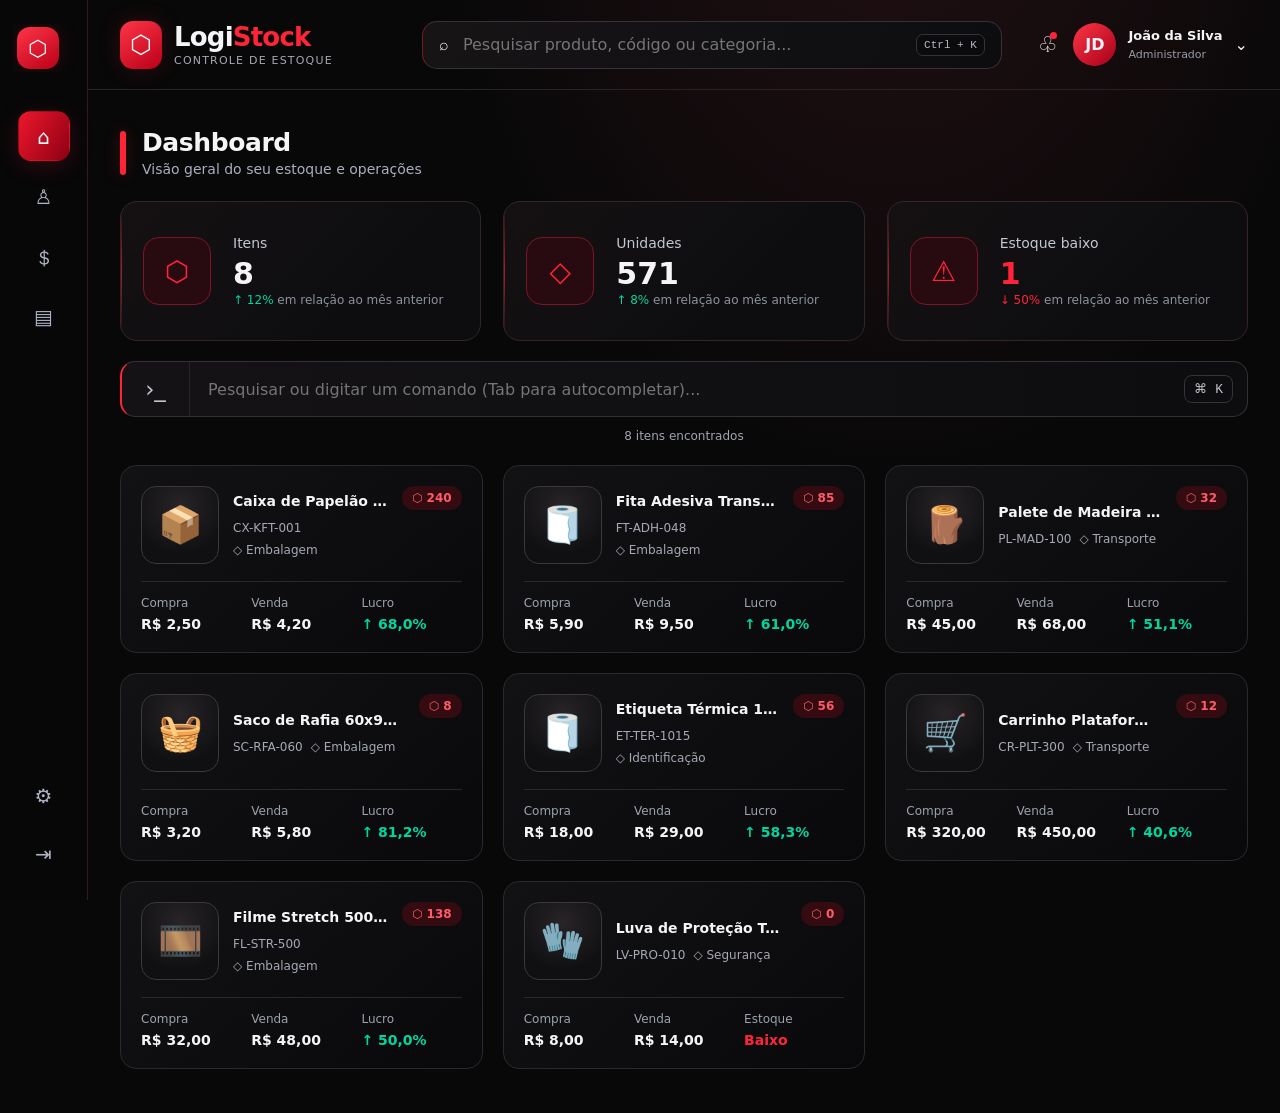
==== index.html @ 8a8622f9 "INICIO" ====
<!DOCTYPE html>
<html lang="pt-BR">
<head>
  <meta charset="UTF-8">
  <meta name="viewport" content="width=device-width, initial-scale=1.0">
  <meta name="theme-color" content="#080808">
  <title>LogiStock — Controle de Estoque</title>
  <style>
    :root {
      --bg: #080808;
      --panel: #111112;
      --panel-2: #151517;
      --border: #29292e;
      --text: #f5f5f7;
      --muted: #9a9ca6;
      --red: #ff2438;
      --red-dark: #b80017;
      --green: #00d6a0;
      --sidebar: 88px;
      font-family: Inter, ui-sans-serif, system-ui, -apple-system, BlinkMacSystemFont, "Segoe UI", sans-serif;
    }
    * { box-sizing: border-box; }
    body { margin: 0; min-height: 100vh; background: radial-gradient(ellipse at 70% -20%, #241014 0, transparent 38%), var(--bg); color: var(--text); }
    button, input { font: inherit; }
    button { cursor: pointer; }
    .app { min-height: 100vh; }
    .sidebar { position: fixed; inset: 0 auto 0 0; width: var(--sidebar); background: rgba(8,8,9,.94); border-right: 1px solid #3b171c; display: flex; flex-direction: column; align-items: center; gap: 15px; padding: 22px 12px; z-index: 5; transition: width .2s ease; }
    .sidebar.expanded { width: 230px; align-items: stretch; }
    .brand-mini { display: flex; align-items: center; gap: 12px; margin: 2px 0 24px; padding: 0 4px; min-height: 48px; overflow: hidden; }
    .brand-mark { width: 42px; height: 42px; flex: 0 0 42px; border-radius: 13px; background: linear-gradient(145deg, #ff3548, #b90018); display: grid; place-items: center; box-shadow: 0 0 22px #ff24382b; color: white; font-size: 22px; font-weight: 900; }
    .brand-text { white-space: nowrap; opacity: 0; width: 0; transition: opacity .2s; }
    .expanded .brand-text { opacity: 1; width: auto; }
    .brand-text strong { display: block; font-size: 18px; }
    .brand-text small { color: var(--muted); font-size: 10px; letter-spacing: 1px; }
    .nav { display: grid; gap: 10px; }
    .nav button, .sidebar-bottom button { border: 1px solid transparent; border-radius: 13px; background: transparent; color: #aeb3c2; min-height: 50px; display: flex; align-items: center; justify-content: center; gap: 14px; padding: 0 14px; text-align: left; transition: .18s; }
    .nav button:hover, .sidebar-bottom button:hover { background: #1a1113; color: white; border-color: #4a1a22; }
    .nav button.active { color: white; background: linear-gradient(120deg, #ed172d, #8e0013); box-shadow: 0 5px 22px #ff24382b; }
    .nav .nav-label, .sidebar-bottom .nav-label { display: none; white-space: nowrap; }
    .expanded .nav button, .expanded .sidebar-bottom button { justify-content: flex-start; }
    .expanded .nav-label { display: inline; }
    .sidebar-bottom { margin-top: auto; display: grid; gap: 8px; }
    .icon { width: 22px; height: 22px; flex: 0 0 22px; display: inline-grid; place-items: center; font-size: 20px; }
    .topbar { height: 90px; margin-left: var(--sidebar); border-bottom: 1px solid #292126; display: flex; align-items: center; gap: 28px; padding: 0 32px; transition: margin-left .2s; }
    .sidebar.expanded ~ .main-area .topbar { margin-left: 0; }
    .top-brand { display: flex; align-items: center; gap: 12px; min-width: 270px; }
    .top-brand .brand-mark { width: 48px; height: 48px; font-size: 25px; }
    .top-brand strong { font-size: 26px; letter-spacing: -.8px; }
    .top-brand strong span { color: var(--red); }
    .top-brand small { display: block; color: #a7a9b2; letter-spacing: 1.2px; font-size: 11px; margin-top: 2px; }
    .search { flex: 1; max-width: 580px; margin: 0 auto; display: flex; align-items: center; gap: 12px; border: 1px solid #373139; border-left-color: #7b1825; background: linear-gradient(110deg,#171416,#0d0d0f); border-radius: 15px; padding: 0 16px; height: 48px; }
    .search input { width: 100%; border: 0; outline: 0; color: var(--text); background: transparent; min-width: 0; }
    .search kbd { color: #b8b9c1; background: #0b0b0d; border: 1px solid #33333a; border-radius: 7px; padding: 4px 7px; white-space: nowrap; font-size: 11px; }
    .profile { display: flex; align-items: center; gap: 12px; margin-left: auto; white-space: nowrap; }
    .bell { font-size: 22px; position: relative; margin-right: 4px; }
    .bell::after { content: ""; width: 7px; height: 7px; border-radius: 50%; background: var(--red); position: absolute; right: 0; top: 0; }
    .avatar { width: 43px; height: 43px; border-radius: 50%; background: linear-gradient(135deg,#ff3548,#a50017); display: grid; place-items: center; font-weight: 700; }
    .profile strong { display: block; font-size: 13px; }
    .profile small { color: var(--muted); font-size: 11px; }
    .main { margin-left: var(--sidebar); padding: 38px 32px 44px; transition: margin-left .2s; }
    .page-heading { display: flex; align-items: center; gap: 16px; margin-bottom: 24px; }
    .page-heading::before { content: ""; width: 6px; height: 44px; border-radius: 8px; background: var(--red); box-shadow: 0 0 15px #ff243844; }
    h1 { margin: 0; font-size: 25px; letter-spacing: -.4px; }
    .subtitle { margin: 4px 0 0; color: #a9afbd; font-size: 14px; }
    .stats { display: grid; grid-template-columns: repeat(3,minmax(0,1fr)); gap: 22px; margin-bottom: 20px; }
    .stat { min-height: 140px; border: 1px solid #34252a; border-radius: 17px; padding: 24px 22px; background: linear-gradient(135deg, #151113, #0d0d0f 70%); display: flex; align-items: center; gap: 22px; position: relative; overflow: hidden; }
    .stat::after { content: ""; position: absolute; inset: 0 auto 0 0; width: 1px; background: linear-gradient(transparent,#ff2438,transparent); opacity: .65; }
    .stat-icon { width: 68px; height: 68px; border: 1px solid #7d1524; border-radius: 16px; display: grid; place-items: center; color: var(--red); background: #270b10; font-size: 28px; }
    .stat-label { color: #c4c7d0; font-size: 14px; }
    .stat-value { font-size: 30px; font-weight: 750; margin: 5px 0 2px; }
    .stat-foot { font-size: 12px; color: #8d929e; }
    .positive { color: var(--green); }
    .negative { color: var(--red); }
    .command { display: flex; align-items: center; height: 56px; border: 1px solid #363037; border-left: 2px solid var(--red); border-radius: 15px; background: linear-gradient(90deg,#141214,#0d0d0f); overflow: hidden; margin: 0 0 12px; }
    .command .prompt { height: 100%; min-width: 68px; display: grid; place-items: center; border-right: 1px solid #28252a; color: #c3c6d0; font-size: 23px; }
    .command input { background: transparent; border: 0; outline: 0; color: white; padding: 0 18px; width: 100%; min-width: 0; }
    .command kbd { margin-right: 14px; padding: 5px 9px; border: 1px solid #33333a; border-radius: 8px; color: #c2c4cc; white-space: nowrap; }
    .result-count { color: #a1a5b1; font-size: 12px; text-align: center; margin: 0 0 22px; }
    .products { display: grid; grid-template-columns: repeat(3,minmax(0,1fr)); gap: 20px; }
    .product { background: linear-gradient(140deg,#121214,#09090b); border: 1px solid #29292f; border-radius: 16px; padding: 20px; min-width: 0; transition: transform .18s,border-color .18s; }
    .product:hover { transform: translateY(-2px); border-color: #6b1a27; }
    .product-top { display: flex; align-items: center; gap: 14px; min-width: 0; }
    .product-image { width: 78px; height: 78px; flex: 0 0 78px; display: grid; place-items: center; border-radius: 15px; border: 1px solid #3a373d; background: radial-gradient(circle at 50% 25%,#282427,#101012 70%); font-size: 36px; }
    .product-info { min-width: 0; flex: 1; }
    .product-name { font-size: 14px; font-weight: 650; overflow: hidden; text-overflow: ellipsis; white-space: nowrap; }
    .product-meta { margin-top: 12px; color: #a5a9b5; font-size: 12px; display: flex; flex-wrap: wrap; gap: 8px; }
    .stock { align-self: flex-start; border-radius: 999px; padding: 5px 10px; color: #ff5b68; background: #350b12; font-size: 12px; white-space: nowrap; font-weight: 700; }
    .product-divider { height: 1px; background: #28282e; margin: 17px 0 14px; }
    .prices { display: grid; grid-template-columns: repeat(3,minmax(0,1fr)); gap: 10px; }
    .prices small { display: block; color: #9da2af; font-size: 12px; margin-bottom: 6px; }
    .prices strong { display: block; font-size: 14px; font-weight: 600; white-space: nowrap; }
    .profit { color: var(--green); }
    .toast { position: fixed; right: 24px; bottom: 24px; padding: 14px 18px; border: 1px solid #6b1a27; border-radius: 12px; background: #171114; color: white; box-shadow: 0 10px 40px #0009; z-index: 10; display: none; }
    .toast.show { display: block; animation: fadeIn .2s ease; }
    @keyframes fadeIn { from { opacity: 0; transform: translateY(8px); } to { opacity: 1; transform: translateY(0); } }
    @media (max-width: 1100px) {
      .top-brand { min-width: auto; }
      .top-brand small, .profile .person-name { display: none; }
      .stats { gap: 12px; }
      .stat { padding: 18px; gap: 14px; }
      .stat-icon { width: 54px; height: 54px; }
      .products { grid-template-columns: repeat(2,minmax(0,1fr)); }
    }
    @media (max-width: 720px) {
      :root { --sidebar: 64px; }
      .sidebar { padding: 14px 7px; gap: 10px; }
      .brand-mini { margin-bottom: 12px; }
      .brand-mark { width: 40px; height: 40px; flex-basis: 40px; }
      .topbar { height: auto; min-height: 76px; padding: 14px 16px; gap: 12px; flex-wrap: wrap; }
      .top-brand .brand-mark { width: 40px; height: 40px; }
      .top-brand strong { font-size: 20px; }
      .search { order: 3; flex-basis: 100%; max-width: none; height: 42px; }
      .profile { gap: 8px; }
      .profile .avatar { width: 36px; height: 36px; }
      .profile .person-name, .profile .chevron, .bell { display: none; }
      .main { padding: 26px 14px 32px; }
      .page-heading { margin-bottom: 18px; }
      h1 { font-size: 22px; }
      .subtitle { font-size: 12px; }
      .stats { grid-template-columns: 1fr; gap: 10px; }
      .stat { min-height: 94px; padding: 14px 16px; }
      .stat-icon { width: 48px; height: 48px; border-radius: 13px; font-size: 23px; }
      .stat-value { font-size: 24px; }
      .stat-foot { font-size: 11px; }
      .products { grid-template-columns: 1fr; gap: 12px; }
      .product { padding: 15px; }
      .product-image { width: 65px; height: 65px; flex-basis: 65px; }
      .command .prompt { min-width: 48px; }
      .command input { padding: 0 10px; font-size: 12px; }
      .command kbd { display: none; }
    }
  </style>
</head>
<body>
  <div class="app">
    <aside class="sidebar" id="sidebar" aria-label="Menu principal">
      <div class="brand-mini">
        <div class="brand-mark" aria-hidden="true">⬡</div>
        <div class="brand-text"><strong>LogiStock</strong><small>CONTROLE DE ESTOQUE</small></div>
      </div>
      <nav class="nav">
        <button class="active" data-page="Dashboard" title="Dashboard"><span class="icon">⌂</span><span class="nav-label">Dashboard</span></button>
        <button data-page="Controle de contas" title="Controle de contas"><span class="icon">♙</span><span class="nav-label">Controle de contas</span></button>
        <button data-page="Financeiro" title="Financeiro"><span class="icon">＄</span><span class="nav-label">Financeiro</span></button>
        <button data-page="Logs do sistema" title="Logs"><span class="icon">▤</span><span class="nav-label">Logs do sistema</span></button>
      </nav>
      <div class="sidebar-bottom">
        <button data-page="Configurações" title="Configurações"><span class="icon">⚙</span><span class="nav-label">Configurações</span></button>
        <button data-page="Sair" title="Sair"><span class="icon">⇥</span><span class="nav-label">Sair</span></button>
      </div>
    </aside>

    <section class="main-area">
      <header class="topbar">
        <div class="top-brand">
          <div class="brand-mark" aria-hidden="true">⬡</div>
          <div><strong>Logi<span>Stock</span></strong><small>CONTROLE DE ESTOQUE</small></div>
        </div>
        <label class="search" aria-label="Pesquisar produtos">
          <span>⌕</span>
          <input id="globalSearch" type="search" placeholder="Pesquisar produto, código ou categoria..." autocomplete="off">
          <kbd>Ctrl + K</kbd>
        </label>
        <div class="profile">
          <span class="bell" aria-label="Notificações">♧</span>
          <div class="avatar">JD</div>
          <div class="person-name"><strong>João da Silva</strong><small>Administrador</small></div>
          <span class="chevron">⌄</span>
        </div>
      </header>

      <main class="main">
        <div class="page-heading">
          <div><h1 id="pageTitle">Dashboard</h1><p class="subtitle" id="pageSubtitle">Visão geral do seu estoque e operações</p></div>
        </div>

        <section class="stats" aria-label="Resumo do estoque">
          <article class="stat">
            <div class="stat-icon">⬡</div>
            <div><div class="stat-label">Itens</div><div class="stat-value" id="itemCount">8</div><div class="stat-foot"><span class="positive">↑ 12%</span> em relação ao mês anterior</div></div>
          </article>
          <article class="stat">
            <div class="stat-icon">◇</div>
            <div><div class="stat-label">Unidades</div><div class="stat-value" id="unitCount">571</div><div class="stat-foot"><span class="positive">↑ 8%</span> em relação ao mês anterior</div></div>
          </article>
          <article class="stat">
            <div class="stat-icon">⚠</div>
            <div><div class="stat-label">Estoque baixo</div><div class="stat-value negative">1</div><div class="stat-foot"><span class="negative">↓ 50%</span> em relação ao mês anterior</div></div>
          </article>
        </section>

        <label class="command">
          <span class="prompt">›_</span>
          <input id="productSearch" type="search" placeholder="Pesquisar ou digitar um comando (Tab para autocompletar)..." autocomplete="off">
          <kbd>⌘ K</kbd>
        </label>
        <p class="result-count" id="resultCount">8 itens encontrados</p>

        <section class="products" id="products" aria-label="Produtos em estoque">
          <article class="product" data-search="caixa de papelão kraft cx-kft-001 embalagem">
            <div class="product-top"><div class="product-image">📦</div><div class="product-info"><div class="product-name">Caixa de Papelão Kraft 40x30x20</div><div class="product-meta"><span>CX-KFT-001</span><span>◇ Embalagem</span></div></div><span class="stock">⬡ 240</span></div>
            <div class="product-divider"></div><div class="prices"><div><small>Compra</small><strong>R$ 2,50</strong></div><div><small>Venda</small><strong>R$ 4,20</strong></div><div><small>Lucro</small><strong class="profit">↑ 68,0%</strong></div></div>
          </article>
          <article class="product" data-search="fita adesiva transparente ft-adh-048 embalagem">
            <div class="product-top"><div class="product-image">🧻</div><div class="product-info"><div class="product-name">Fita Adesiva Transparente 48mm</div><div class="product-meta"><span>FT-ADH-048</span><span>◇ Embalagem</span></div></div><span class="stock">⬡ 85</span></div>
            <div class="product-divider"></div><div class="prices"><div><small>Compra</small><strong>R$ 5,90</strong></div><div><small>Venda</small><strong>R$ 9,50</strong></div><div><small>Lucro</small><strong class="profit">↑ 61,0%</strong></div></div>
          </article>
          <article class="product" data-search="palete de madeira pbr pl-mad-100 transporte">
            <div class="product-top"><div class="product-image">🪵</div><div class="product-info"><div class="product-name">Palete de Madeira PBR 100x120</div><div class="product-meta"><span>PL-MAD-100</span><span>◇ Transporte</span></div></div><span class="stock">⬡ 32</span></div>
            <div class="product-divider"></div><div class="prices"><div><small>Compra</small><strong>R$ 45,00</strong></div><div><small>Venda</small><strong>R$ 68,00</strong></div><div><small>Lucro</small><strong class="profit">↑ 51,1%</strong></div></div>
          </article>
          <article class="product" data-search="saco de rafia sc-rfa-060 embalagem">
            <div class="product-top"><div class="product-image">🧺</div><div class="product-info"><div class="product-name">Saco de Rafia 60x90cm</div><div class="product-meta"><span>SC-RFA-060</span><span>◇ Embalagem</span></div></div><span class="stock">⬡ 8</span></div>
            <div class="product-divider"></div><div class="prices"><div><small>Compra</small><strong>R$ 3,20</strong></div><div><small>Venda</small><strong>R$ 5,80</strong></div><div><small>Lucro</small><strong class="profit">↑ 81,2%</strong></div></div>
          </article>
          <article class="product" data-search="etiqueta termica et-ter-1015 identificação">
            <div class="product-top"><div class="product-image">🧻</div><div class="product-info"><div class="product-name">Etiqueta Térmica 10x15cm (Rolo)</div><div class="product-meta"><span>ET-TER-1015</span><span>◇ Identificação</span></div></div><span class="stock">⬡ 56</span></div>
            <div class="product-divider"></div><div class="prices"><div><small>Compra</small><strong>R$ 18,00</strong></div><div><small>Venda</small><strong>R$ 29,00</strong></div><div><small>Lucro</small><strong class="profit">↑ 58,3%</strong></div></div>
          </article>
          <article class="product" data-search="carrinho plataforma cr-plt-300 transporte">
            <div class="product-top"><div class="product-image">🛒</div><div class="product-info"><div class="product-name">Carrinho Plataforma 300kg</div><div class="product-meta"><span>CR-PLT-300</span><span>◇ Transporte</span></div></div><span class="stock">⬡ 12</span></div>
            <div class="product-divider"></div><div class="prices"><div><small>Compra</small><strong>R$ 320,00</strong></div><div><small>Venda</small><strong>R$ 450,00</strong></div><div><small>Lucro</small><strong class="profit">↑ 40,6%</strong></div></div>
          </article>
          <article class="product" data-search="filme stretch fl-str-500 embalagem">
            <div class="product-top"><div class="product-image">🎞️</div><div class="product-info"><div class="product-name">Filme Stretch 500mm</div><div class="product-meta"><span>FL-STR-500</span><span>◇ Embalagem</span></div></div><span class="stock">⬡ 138</span></div>
            <div class="product-divider"></div><div class="prices"><div><small>Compra</small><strong>R$ 32,00</strong></div><div><small>Venda</small><strong>R$ 48,00</strong></div><div><small>Lucro</small><strong class="profit">↑ 50,0%</strong></div></div>
          </article>
          <article class="product" data-search="luva de proteção lv-pro-010 segurança">
            <div class="product-top"><div class="product-image">🧤</div><div class="product-info"><div class="product-name">Luva de Proteção Tamanho G</div><div class="product-meta"><span>LV-PRO-010</span><span>◇ Segurança</span></div></div><span class="stock">⬡ 0</span></div>
            <div class="product-divider"></div><div class="prices"><div><small>Compra</small><strong>R$ 8,00</strong></div><div><small>Venda</small><strong>R$ 14,00</strong></div><div><small>Estoque</small><strong class="negative">Baixo</strong></div></div>
          </article>
        </section>
      </main>
    </section>
  </div>
  <div class="toast" id="toast" role="status"></div>

  <script>
    const sidebar = document.getElementById('sidebar');
    const toast = document.getElementById('toast');
    let toastTimer;
    function notify(message) {
      toast.textContent = message;
      toast.classList.add('show');
      clearTimeout(toastTimer);
      toastTimer = setTimeout(() => toast.classList.remove('show'), 2600);
    }

    // Clique no logotipo/área vazia do menu: expande ou retrai a navegação.
    document.querySelector('.brand-mini').addEventListener('click', () => sidebar.classList.toggle('expanded'));
    document.querySelectorAll('.nav button, .sidebar-bottom button').forEach(button => {
      button.addEventListener('click', () => {
        const page = button.dataset.page;
        document.querySelectorAll('.nav button').forEach(item => item.classList.remove('active'));
        if (button.closest('.nav')) button.classList.add('active');
        if (page === 'Sair') {
          notify('Sessão demonstrativa: nenhuma conta foi desconectada.');
          return;
        }
        document.getElementById('pageTitle').textContent = page;
        const subtitles = {
          'Dashboard': 'Visão geral do seu estoque e operações',
          'Controle de contas': 'Gerencie usuários, permissões e acessos',
          'Financeiro': 'Acompanhe compras, vendas e margens',
          'Logs do sistema': 'Histórico de atividades e eventos',
          'Configurações': 'Personalize as preferências do LogiStock'
        };
        document.getElementById('pageSubtitle').textContent = subtitles[page] || '';
        if (page !== 'Dashboard') notify('Visualização demonstrativa: módulo "' + page + '".');
      });
    });

    const globalSearch = document.getElementById('globalSearch');
    const productSearch = document.getElementById('productSearch');
    function filterProducts(value) {
      const query = value.trim().toLocaleLowerCase('pt-BR');
      let visible = 0;
      document.querySelectorAll('.product').forEach(card => {
        const match = card.dataset.search.toLocaleLowerCase('pt-BR').includes(query);
        card.style.display = match ? '' : 'none';
        if (match) visible++;
      });
      document.getElementById('resultCount').textContent = visible + (visible === 1 ? ' item encontrado' : ' itens encontrados');
      if (globalSearch.value !== value) globalSearch.value = value;
      if (productSearch.value !== value) productSearch.value = value;
    }
    globalSearch.addEventListener('input', event => filterProducts(event.target.value));
    productSearch.addEventListener('input', event => filterProducts(event.target.value));
    document.addEventListener('keydown', event => {
      if ((event.ctrlKey || event.metaKey) && event.key.toLowerCase() === 'k') {
        event.preventDefault();
        globalSearch.focus();
      }
      if (event.key === 'Escape') {
        globalSearch.value = '';
        productSearch.value = '';
        filterProducts('');
      }
    });
  </script>
</body>
</html>
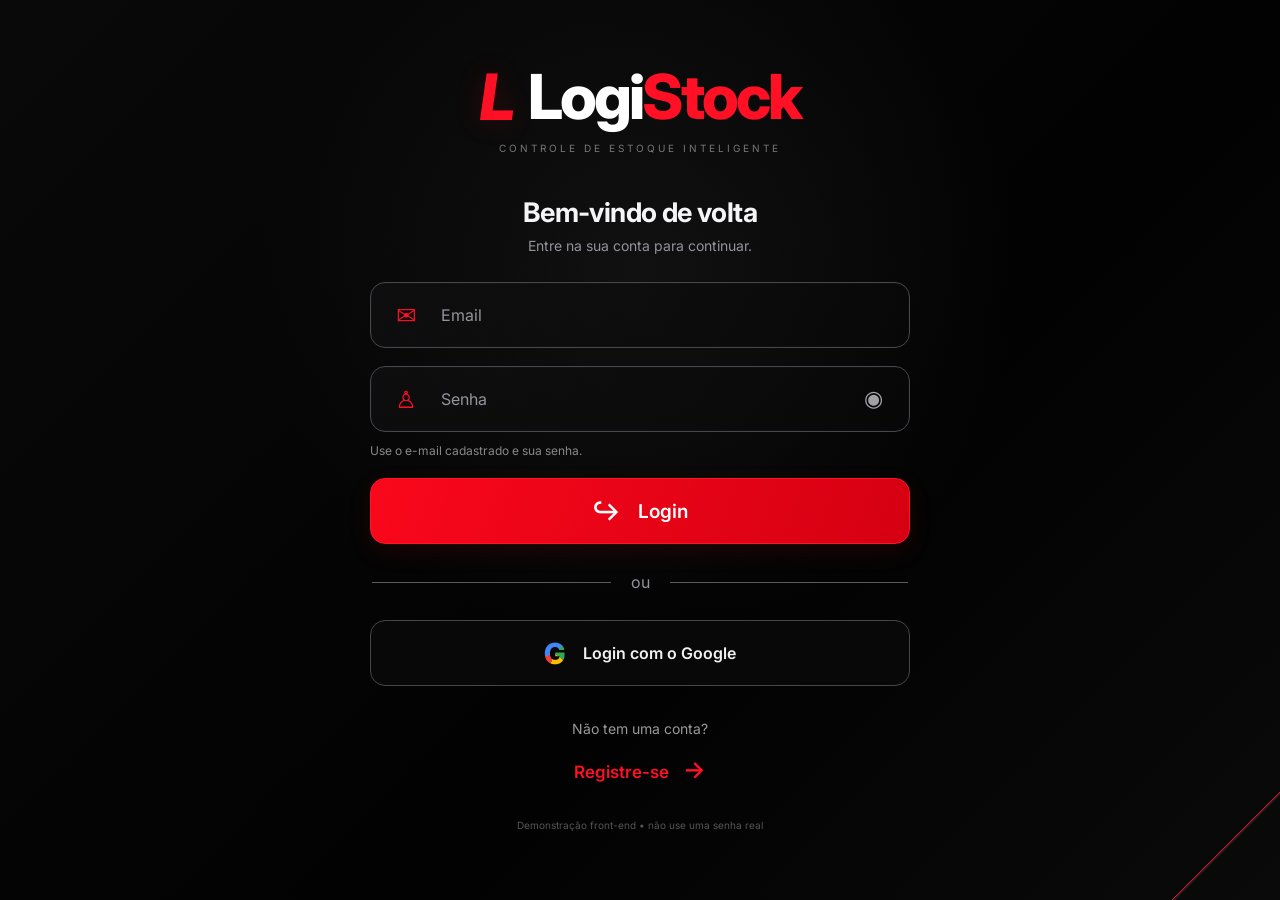
==== commit 25982ddd: "SS" ====
--- a/index.html
+++ b/index.html
@@ -5,131 +5,9 @@
   <meta name="viewport" content="width=device-width, initial-scale=1.0">
   <meta name="theme-color" content="#080808">
   <title>LogiStock — Controle de Estoque</title>
-  <style>
-    :root {
-      --bg: #080808;
-      --panel: #111112;
-      --panel-2: #151517;
-      --border: #29292e;
-      --text: #f5f5f7;
-      --muted: #9a9ca6;
-      --red: #ff2438;
-      --red-dark: #b80017;
-      --green: #00d6a0;
-      --sidebar: 88px;
-      font-family: Inter, ui-sans-serif, system-ui, -apple-system, BlinkMacSystemFont, "Segoe UI", sans-serif;
-    }
-    * { box-sizing: border-box; }
-    body { margin: 0; min-height: 100vh; background: radial-gradient(ellipse at 70% -20%, #241014 0, transparent 38%), var(--bg); color: var(--text); }
-    button, input { font: inherit; }
-    button { cursor: pointer; }
-    .app { min-height: 100vh; }
-    .sidebar { position: fixed; inset: 0 auto 0 0; width: var(--sidebar); background: rgba(8,8,9,.94); border-right: 1px solid #3b171c; display: flex; flex-direction: column; align-items: center; gap: 15px; padding: 22px 12px; z-index: 5; transition: width .2s ease; }
-    .sidebar.expanded { width: 230px; align-items: stretch; }
-    .brand-mini { display: flex; align-items: center; gap: 12px; margin: 2px 0 24px; padding: 0 4px; min-height: 48px; overflow: hidden; }
-    .brand-mark { width: 42px; height: 42px; flex: 0 0 42px; border-radius: 13px; background: linear-gradient(145deg, #ff3548, #b90018); display: grid; place-items: center; box-shadow: 0 0 22px #ff24382b; color: white; font-size: 22px; font-weight: 900; }
-    .brand-text { white-space: nowrap; opacity: 0; width: 0; transition: opacity .2s; }
-    .expanded .brand-text { opacity: 1; width: auto; }
-    .brand-text strong { display: block; font-size: 18px; }
-    .brand-text small { color: var(--muted); font-size: 10px; letter-spacing: 1px; }
-    .nav { display: grid; gap: 10px; }
-    .nav button, .sidebar-bottom button { border: 1px solid transparent; border-radius: 13px; background: transparent; color: #aeb3c2; min-height: 50px; display: flex; align-items: center; justify-content: center; gap: 14px; padding: 0 14px; text-align: left; transition: .18s; }
-    .nav button:hover, .sidebar-bottom button:hover { background: #1a1113; color: white; border-color: #4a1a22; }
-    .nav button.active { color: white; background: linear-gradient(120deg, #ed172d, #8e0013); box-shadow: 0 5px 22px #ff24382b; }
-    .nav .nav-label, .sidebar-bottom .nav-label { display: none; white-space: nowrap; }
-    .expanded .nav button, .expanded .sidebar-bottom button { justify-content: flex-start; }
-    .expanded .nav-label { display: inline; }
-    .sidebar-bottom { margin-top: auto; display: grid; gap: 8px; }
-    .icon { width: 22px; height: 22px; flex: 0 0 22px; display: inline-grid; place-items: center; font-size: 20px; }
-    .topbar { height: 90px; margin-left: var(--sidebar); border-bottom: 1px solid #292126; display: flex; align-items: center; gap: 28px; padding: 0 32px; transition: margin-left .2s; }
-    .sidebar.expanded ~ .main-area .topbar { margin-left: 0; }
-    .top-brand { display: flex; align-items: center; gap: 12px; min-width: 270px; }
-    .top-brand .brand-mark { width: 48px; height: 48px; font-size: 25px; }
-    .top-brand strong { font-size: 26px; letter-spacing: -.8px; }
-    .top-brand strong span { color: var(--red); }
-    .top-brand small { display: block; color: #a7a9b2; letter-spacing: 1.2px; font-size: 11px; margin-top: 2px; }
-    .search { flex: 1; max-width: 580px; margin: 0 auto; display: flex; align-items: center; gap: 12px; border: 1px solid #373139; border-left-color: #7b1825; background: linear-gradient(110deg,#171416,#0d0d0f); border-radius: 15px; padding: 0 16px; height: 48px; }
-    .search input { width: 100%; border: 0; outline: 0; color: var(--text); background: transparent; min-width: 0; }
-    .search kbd { color: #b8b9c1; background: #0b0b0d; border: 1px solid #33333a; border-radius: 7px; padding: 4px 7px; white-space: nowrap; font-size: 11px; }
-    .profile { display: flex; align-items: center; gap: 12px; margin-left: auto; white-space: nowrap; }
-    .bell { font-size: 22px; position: relative; margin-right: 4px; }
-    .bell::after { content: ""; width: 7px; height: 7px; border-radius: 50%; background: var(--red); position: absolute; right: 0; top: 0; }
-    .avatar { width: 43px; height: 43px; border-radius: 50%; background: linear-gradient(135deg,#ff3548,#a50017); display: grid; place-items: center; font-weight: 700; }
-    .profile strong { display: block; font-size: 13px; }
-    .profile small { color: var(--muted); font-size: 11px; }
-    .main { margin-left: var(--sidebar); padding: 38px 32px 44px; transition: margin-left .2s; }
-    .page-heading { display: flex; align-items: center; gap: 16px; margin-bottom: 24px; }
-    .page-heading::before { content: ""; width: 6px; height: 44px; border-radius: 8px; background: var(--red); box-shadow: 0 0 15px #ff243844; }
-    h1 { margin: 0; font-size: 25px; letter-spacing: -.4px; }
-    .subtitle { margin: 4px 0 0; color: #a9afbd; font-size: 14px; }
-    .stats { display: grid; grid-template-columns: repeat(3,minmax(0,1fr)); gap: 22px; margin-bottom: 20px; }
-    .stat { min-height: 140px; border: 1px solid #34252a; border-radius: 17px; padding: 24px 22px; background: linear-gradient(135deg, #151113, #0d0d0f 70%); display: flex; align-items: center; gap: 22px; position: relative; overflow: hidden; }
-    .stat::after { content: ""; position: absolute; inset: 0 auto 0 0; width: 1px; background: linear-gradient(transparent,#ff2438,transparent); opacity: .65; }
-    .stat-icon { width: 68px; height: 68px; border: 1px solid #7d1524; border-radius: 16px; display: grid; place-items: center; color: var(--red); background: #270b10; font-size: 28px; }
-    .stat-label { color: #c4c7d0; font-size: 14px; }
-    .stat-value { font-size: 30px; font-weight: 750; margin: 5px 0 2px; }
-    .stat-foot { font-size: 12px; color: #8d929e; }
-    .positive { color: var(--green); }
-    .negative { color: var(--red); }
-    .command { display: flex; align-items: center; height: 56px; border: 1px solid #363037; border-left: 2px solid var(--red); border-radius: 15px; background: linear-gradient(90deg,#141214,#0d0d0f); overflow: hidden; margin: 0 0 12px; }
-    .command .prompt { height: 100%; min-width: 68px; display: grid; place-items: center; border-right: 1px solid #28252a; color: #c3c6d0; font-size: 23px; }
-    .command input { background: transparent; border: 0; outline: 0; color: white; padding: 0 18px; width: 100%; min-width: 0; }
-    .command kbd { margin-right: 14px; padding: 5px 9px; border: 1px solid #33333a; border-radius: 8px; color: #c2c4cc; white-space: nowrap; }
-    .result-count { color: #a1a5b1; font-size: 12px; text-align: center; margin: 0 0 22px; }
-    .products { display: grid; grid-template-columns: repeat(3,minmax(0,1fr)); gap: 20px; }
-    .product { background: linear-gradient(140deg,#121214,#09090b); border: 1px solid #29292f; border-radius: 16px; padding: 20px; min-width: 0; transition: transform .18s,border-color .18s; }
-    .product:hover { transform: translateY(-2px); border-color: #6b1a27; }
-    .product-top { display: flex; align-items: center; gap: 14px; min-width: 0; }
-    .product-image { width: 78px; height: 78px; flex: 0 0 78px; display: grid; place-items: center; border-radius: 15px; border: 1px solid #3a373d; background: radial-gradient(circle at 50% 25%,#282427,#101012 70%); font-size: 36px; }
-    .product-info { min-width: 0; flex: 1; }
-    .product-name { font-size: 14px; font-weight: 650; overflow: hidden; text-overflow: ellipsis; white-space: nowrap; }
-    .product-meta { margin-top: 12px; color: #a5a9b5; font-size: 12px; display: flex; flex-wrap: wrap; gap: 8px; }
-    .stock { align-self: flex-start; border-radius: 999px; padding: 5px 10px; color: #ff5b68; background: #350b12; font-size: 12px; white-space: nowrap; font-weight: 700; }
-    .product-divider { height: 1px; background: #28282e; margin: 17px 0 14px; }
-    .prices { display: grid; grid-template-columns: repeat(3,minmax(0,1fr)); gap: 10px; }
-    .prices small { display: block; color: #9da2af; font-size: 12px; margin-bottom: 6px; }
-    .prices strong { display: block; font-size: 14px; font-weight: 600; white-space: nowrap; }
-    .profit { color: var(--green); }
-    .toast { position: fixed; right: 24px; bottom: 24px; padding: 14px 18px; border: 1px solid #6b1a27; border-radius: 12px; background: #171114; color: white; box-shadow: 0 10px 40px #0009; z-index: 10; display: none; }
-    .toast.show { display: block; animation: fadeIn .2s ease; }
-    @keyframes fadeIn { from { opacity: 0; transform: translateY(8px); } to { opacity: 1; transform: translateY(0); } }
-    @media (max-width: 1100px) {
-      .top-brand { min-width: auto; }
-      .top-brand small, .profile .person-name { display: none; }
-      .stats { gap: 12px; }
-      .stat { padding: 18px; gap: 14px; }
-      .stat-icon { width: 54px; height: 54px; }
-      .products { grid-template-columns: repeat(2,minmax(0,1fr)); }
-    }
-    @media (max-width: 720px) {
-      :root { --sidebar: 64px; }
-      .sidebar { padding: 14px 7px; gap: 10px; }
-      .brand-mini { margin-bottom: 12px; }
-      .brand-mark { width: 40px; height: 40px; flex-basis: 40px; }
-      .topbar { height: auto; min-height: 76px; padding: 14px 16px; gap: 12px; flex-wrap: wrap; }
-      .top-brand .brand-mark { width: 40px; height: 40px; }
-      .top-brand strong { font-size: 20px; }
-      .search { order: 3; flex-basis: 100%; max-width: none; height: 42px; }
-      .profile { gap: 8px; }
-      .profile .avatar { width: 36px; height: 36px; }
-      .profile .person-name, .profile .chevron, .bell { display: none; }
-      .main { padding: 26px 14px 32px; }
-      .page-heading { margin-bottom: 18px; }
-      h1 { font-size: 22px; }
-      .subtitle { font-size: 12px; }
-      .stats { grid-template-columns: 1fr; gap: 10px; }
-      .stat { min-height: 94px; padding: 14px 16px; }
-      .stat-icon { width: 48px; height: 48px; border-radius: 13px; font-size: 23px; }
-      .stat-value { font-size: 24px; }
-      .stat-foot { font-size: 11px; }
-      .products { grid-template-columns: 1fr; gap: 12px; }
-      .product { padding: 15px; }
-      .product-image { width: 65px; height: 65px; flex-basis: 65px; }
-      .command .prompt { min-width: 48px; }
-      .command input { padding: 0 10px; font-size: 12px; }
-      .command kbd { display: none; }
-    }
-  </style>
+    <link rel="stylesheet" href="style.css">
+    <link rel="stylesheet" href="modules.css">
+
 </head>
 <body>
   <div class="app">
@@ -156,18 +34,40 @@
           <div class="brand-mark" aria-hidden="true">⬡</div>
           <div><strong>Logi<span>Stock</span></strong><small>CONTROLE DE ESTOQUE</small></div>
         </div>
-        <label class="search" aria-label="Pesquisar produtos">
-          <span>⌕</span>
-          <input id="globalSearch" type="search" placeholder="Pesquisar produto, código ou categoria..." autocomplete="off">
-          <kbd>Ctrl + K</kbd>
-        </label>
         <div class="profile">
-          <span class="bell" aria-label="Notificações">♧</span>
-          <div class="avatar">JD</div>
-          <div class="person-name"><strong>João da Silva</strong><small>Administrador</small></div>
-          <span class="chevron">⌄</span>
+          <div class="notification-wrap">
+            <button class="notification-button" id="notificationButton" type="button" aria-label="Abrir notificações" aria-expanded="false" title="Notificações">
+              <svg aria-hidden="true" viewBox="0 0 24 24" width="23" height="23" fill="none" stroke="currentColor" stroke-width="1.8" stroke-linecap="round" stroke-linejoin="round"><path d="M18 8a6 6 0 0 0-12 0c0 7-3 7-3 9h18c0-2-3-2-3-9"/><path d="M10 21h4"/></svg><i id="notificationCount" hidden>0</i>
+            </button>
+            <section class="notification-panel" id="notificationPanel" hidden aria-label="Notificações do sistema">
+              <div class="dropdown-heading"><strong>Notificações</strong><button type="button" id="markNotificationsRead">Marcar como lidas</button></div>
+              <div id="notificationList"></div>
+            </section>
+          </div>
+          <button class="profile-trigger" id="profileTrigger" type="button" aria-label="Editar perfil local" title="Editar perfil">
+            <span class="avatar" id="profileAvatar">JD</span>
+            <span class="person-name"><strong id="profileName">João da Silva</strong><small>Perfil local</small></span>
+          </button>
+          <button class="profile-menu-trigger" id="profileMenuTrigger" type="button" aria-label="Opções da conta" aria-expanded="false" title="Opções">⌄</button>
+          <section class="profile-menu" id="profileMenu" hidden aria-label="Opções da conta">
+            <button type="button" id="themeToggle"><span aria-hidden="true">☼</span> Mudar para tema claro</button>
+            <button type="button" id="logoutButton"><span aria-hidden="true">⇥</span> Sair da conta</button>
+          </section>
         </div>
       </header>
+
+      <div class="profile-modal-backdrop" id="profileModalBackdrop" hidden>
+        <section class="profile-modal" role="dialog" aria-modal="true" aria-labelledby="profileModalTitle">
+          <button type="button" class="profile-modal-close" id="closeProfileModal" aria-label="Fechar">×</button>
+          <div class="profile-modal-avatar-wrap"><span class="avatar profile-modal-avatar" id="profileModalAvatar">JD</span></div>
+          <h2 id="profileModalTitle">Personalizar perfil</h2>
+          <p>Altere como seu perfil aparece neste navegador.</p>
+          <label>Nome exibido<input id="profileNameInput" maxlength="60" placeholder="Seu nome"></label>
+          <label class="photo-picker">Foto de perfil<input id="profilePhotoInput" type="file" accept="image/*"></label>
+          <div class="profile-actions"><button type="button" id="saveProfile">Salvar alterações</button><button type="button" id="removeProfilePhoto">Remover foto</button></div>
+          <small>Essas alterações são pessoais e ficam salvas neste navegador.</small>
+        </section>
+      </div>
 
       <main class="main">
         <div class="page-heading">
@@ -191,112 +91,43 @@
 
         <label class="command">
           <span class="prompt">›_</span>
-          <input id="productSearch" type="search" placeholder="Pesquisar ou digitar um comando (Tab para autocompletar)..." autocomplete="off">
+          <input id="productSearch" type="search" placeholder="Pesquisar produto, código ou categoria..." autocomplete="off">
           <kbd>⌘ K</kbd>
         </label>
         <p class="result-count" id="resultCount">8 itens encontrados</p>
 
-        <section class="products" id="products" aria-label="Produtos em estoque">
-          <article class="product" data-search="caixa de papelão kraft cx-kft-001 embalagem">
-            <div class="product-top"><div class="product-image">📦</div><div class="product-info"><div class="product-name">Caixa de Papelão Kraft 40x30x20</div><div class="product-meta"><span>CX-KFT-001</span><span>◇ Embalagem</span></div></div><span class="stock">⬡ 240</span></div>
-            <div class="product-divider"></div><div class="prices"><div><small>Compra</small><strong>R$ 2,50</strong></div><div><small>Venda</small><strong>R$ 4,20</strong></div><div><small>Lucro</small><strong class="profit">↑ 68,0%</strong></div></div>
-          </article>
-          <article class="product" data-search="fita adesiva transparente ft-adh-048 embalagem">
-            <div class="product-top"><div class="product-image">🧻</div><div class="product-info"><div class="product-name">Fita Adesiva Transparente 48mm</div><div class="product-meta"><span>FT-ADH-048</span><span>◇ Embalagem</span></div></div><span class="stock">⬡ 85</span></div>
-            <div class="product-divider"></div><div class="prices"><div><small>Compra</small><strong>R$ 5,90</strong></div><div><small>Venda</small><strong>R$ 9,50</strong></div><div><small>Lucro</small><strong class="profit">↑ 61,0%</strong></div></div>
-          </article>
-          <article class="product" data-search="palete de madeira pbr pl-mad-100 transporte">
-            <div class="product-top"><div class="product-image">🪵</div><div class="product-info"><div class="product-name">Palete de Madeira PBR 100x120</div><div class="product-meta"><span>PL-MAD-100</span><span>◇ Transporte</span></div></div><span class="stock">⬡ 32</span></div>
-            <div class="product-divider"></div><div class="prices"><div><small>Compra</small><strong>R$ 45,00</strong></div><div><small>Venda</small><strong>R$ 68,00</strong></div><div><small>Lucro</small><strong class="profit">↑ 51,1%</strong></div></div>
-          </article>
-          <article class="product" data-search="saco de rafia sc-rfa-060 embalagem">
-            <div class="product-top"><div class="product-image">🧺</div><div class="product-info"><div class="product-name">Saco de Rafia 60x90cm</div><div class="product-meta"><span>SC-RFA-060</span><span>◇ Embalagem</span></div></div><span class="stock">⬡ 8</span></div>
-            <div class="product-divider"></div><div class="prices"><div><small>Compra</small><strong>R$ 3,20</strong></div><div><small>Venda</small><strong>R$ 5,80</strong></div><div><small>Lucro</small><strong class="profit">↑ 81,2%</strong></div></div>
-          </article>
-          <article class="product" data-search="etiqueta termica et-ter-1015 identificação">
-            <div class="product-top"><div class="product-image">🧻</div><div class="product-info"><div class="product-name">Etiqueta Térmica 10x15cm (Rolo)</div><div class="product-meta"><span>ET-TER-1015</span><span>◇ Identificação</span></div></div><span class="stock">⬡ 56</span></div>
-            <div class="product-divider"></div><div class="prices"><div><small>Compra</small><strong>R$ 18,00</strong></div><div><small>Venda</small><strong>R$ 29,00</strong></div><div><small>Lucro</small><strong class="profit">↑ 58,3%</strong></div></div>
-          </article>
-          <article class="product" data-search="carrinho plataforma cr-plt-300 transporte">
-            <div class="product-top"><div class="product-image">🛒</div><div class="product-info"><div class="product-name">Carrinho Plataforma 300kg</div><div class="product-meta"><span>CR-PLT-300</span><span>◇ Transporte</span></div></div><span class="stock">⬡ 12</span></div>
-            <div class="product-divider"></div><div class="prices"><div><small>Compra</small><strong>R$ 320,00</strong></div><div><small>Venda</small><strong>R$ 450,00</strong></div><div><small>Lucro</small><strong class="profit">↑ 40,6%</strong></div></div>
-          </article>
-          <article class="product" data-search="filme stretch fl-str-500 embalagem">
-            <div class="product-top"><div class="product-image">🎞️</div><div class="product-info"><div class="product-name">Filme Stretch 500mm</div><div class="product-meta"><span>FL-STR-500</span><span>◇ Embalagem</span></div></div><span class="stock">⬡ 138</span></div>
-            <div class="product-divider"></div><div class="prices"><div><small>Compra</small><strong>R$ 32,00</strong></div><div><small>Venda</small><strong>R$ 48,00</strong></div><div><small>Lucro</small><strong class="profit">↑ 50,0%</strong></div></div>
-          </article>
-          <article class="product" data-search="luva de proteção lv-pro-010 segurança">
-            <div class="product-top"><div class="product-image">🧤</div><div class="product-info"><div class="product-name">Luva de Proteção Tamanho G</div><div class="product-meta"><span>LV-PRO-010</span><span>◇ Segurança</span></div></div><span class="stock">⬡ 0</span></div>
-            <div class="product-divider"></div><div class="prices"><div><small>Compra</small><strong>R$ 8,00</strong></div><div><small>Venda</small><strong>R$ 14,00</strong></div><div><small>Estoque</small><strong class="negative">Baixo</strong></div></div>
-          </article>
-        </section>
+        <section class="products" id="products" aria-label="Produtos em estoque" aria-live="polite"></section>
       </main>
     </section>
   </div>
+  <button class="add-product-fab" id="addProductFab" type="button" aria-label="Adicionar novo produto" title="Adicionar produto">＋</button>
+  <input type="file" id="profilePhotoInputHidden" accept="image/*" hidden>
+  <div class="modal-backdrop" id="productModal" hidden>
+    <section class="product-modal" role="dialog" aria-modal="true" aria-labelledby="modalTitle">
+      <div class="modal-heading"><div><p class="eyebrow">LOGISTOCK / ESTOQUE</p><h2 id="modalTitle">Adicionar produto</h2></div><button class="modal-close" id="closeModal" type="button" aria-label="Fechar">×</button></div>
+      <div id="modalError" class="form-error" role="alert" hidden></div>
+      <form id="productForm">
+        <input type="hidden" id="editingId">
+        <div class="form-grid">
+          <label>Nome do produto<input id="productNameInput" required maxlength="100" placeholder="Ex.: Caixa de papelão"></label>
+          <label>ID / Código<input id="productIdInput" required maxlength="40" placeholder="Ex.: CX-KFT-001"></label>
+          <label>Categoria<input id="productCategoryInput" required maxlength="60" placeholder="Ex.: Embalagem"></label>
+          <label>Quantidade inicial<input id="productQtyInput" type="number" required min="0" step="1" value="0"></label>
+          <label>Preço de compra (R$)<input id="productCostInput" type="number" required min="0" step="0.01" value="0"></label>
+          <label>Preço de venda (R$)<input id="productPriceInput" type="number" required min="0" step="0.01" value="0"></label>
+          <label class="full-field">Foto do produto (opcional)<input id="productPhotoInput" type="file" accept="image/*"><small class="field-help">Escolha uma foto do computador. Se não selecionar, o produto ficará sem foto.</small><div id="productPhotoPreview" class="product-photo-preview" hidden></div></label>
+        </div>
+        <div class="modal-actions"><button type="button" class="button-secondary" id="cancelModal">Cancelar</button><button type="submit" class="button-primary" id="saveProductButton">Salvar produto</button></div>
+      </form>
+      <section class="stock-actions" id="stockActions" hidden>
+        <p class="section-label">MOVIMENTAÇÃO DE ESTOQUE</p>
+        <div class="quantity-row"><label for="movementQty">Quantidade</label><input id="movementQty" type="number" min="1" step="1" value="1"></div>
+        <div class="movement-buttons"><button type="button" class="button-primary" id="addStockButton">＋ Adicionar unidades</button><button type="button" class="button-secondary" id="removeStockButton">− Remover unidades</button></div>
+        <p class="helper-text">A quantidade nunca fica negativa. Produtos com estoque zero continuam na lista.</p>
+      </section>
+    </section>
+  </div>
   <div class="toast" id="toast" role="status"></div>
-
-  <script>
-    const sidebar = document.getElementById('sidebar');
-    const toast = document.getElementById('toast');
-    let toastTimer;
-    function notify(message) {
-      toast.textContent = message;
-      toast.classList.add('show');
-      clearTimeout(toastTimer);
-      toastTimer = setTimeout(() => toast.classList.remove('show'), 2600);
-    }
-
-    // Clique no logotipo/área vazia do menu: expande ou retrai a navegação.
-    document.querySelector('.brand-mini').addEventListener('click', () => sidebar.classList.toggle('expanded'));
-    document.querySelectorAll('.nav button, .sidebar-bottom button').forEach(button => {
-      button.addEventListener('click', () => {
-        const page = button.dataset.page;
-        document.querySelectorAll('.nav button').forEach(item => item.classList.remove('active'));
-        if (button.closest('.nav')) button.classList.add('active');
-        if (page === 'Sair') {
-          notify('Sessão demonstrativa: nenhuma conta foi desconectada.');
-          return;
-        }
-        document.getElementById('pageTitle').textContent = page;
-        const subtitles = {
-          'Dashboard': 'Visão geral do seu estoque e operações',
-          'Controle de contas': 'Gerencie usuários, permissões e acessos',
-          'Financeiro': 'Acompanhe compras, vendas e margens',
-          'Logs do sistema': 'Histórico de atividades e eventos',
-          'Configurações': 'Personalize as preferências do LogiStock'
-        };
-        document.getElementById('pageSubtitle').textContent = subtitles[page] || '';
-        if (page !== 'Dashboard') notify('Visualização demonstrativa: módulo "' + page + '".');
-      });
-    });
-
-    const globalSearch = document.getElementById('globalSearch');
-    const productSearch = document.getElementById('productSearch');
-    function filterProducts(value) {
-      const query = value.trim().toLocaleLowerCase('pt-BR');
-      let visible = 0;
-      document.querySelectorAll('.product').forEach(card => {
-        const match = card.dataset.search.toLocaleLowerCase('pt-BR').includes(query);
-        card.style.display = match ? '' : 'none';
-        if (match) visible++;
-      });
-      document.getElementById('resultCount').textContent = visible + (visible === 1 ? ' item encontrado' : ' itens encontrados');
-      if (globalSearch.value !== value) globalSearch.value = value;
-      if (productSearch.value !== value) productSearch.value = value;
-    }
-    globalSearch.addEventListener('input', event => filterProducts(event.target.value));
-    productSearch.addEventListener('input', event => filterProducts(event.target.value));
-    document.addEventListener('keydown', event => {
-      if ((event.ctrlKey || event.metaKey) && event.key.toLowerCase() === 'k') {
-        event.preventDefault();
-        globalSearch.focus();
-      }
-      if (event.key === 'Escape') {
-        globalSearch.value = '';
-        productSearch.value = '';
-        filterProducts('');
-      }
-    });
-  </script>
+  <script src="script.js" defer></script>
 </body>
 </html>
--- a/style.css
+++ b/style.css
@@ -0,0 +1,269 @@
+:root {
+      --bg: #080808;
+      --panel: #111112;
+      --panel-2: #151517;
+      --border: #29292e;
+      --text: #f5f5f7;
+      --muted: #9a9ca6;
+      --red: #ff2438;
+      --red-dark: #b80017;
+      --green: #00d6a0;
+      --sidebar: 88px;
+      font-family: Inter, ui-sans-serif, system-ui, -apple-system, BlinkMacSystemFont, "Segoe UI", sans-serif;
+    }
+    * { box-sizing: border-box; }
+    body { margin: 0; min-height: 100vh; background: radial-gradient(ellipse at 70% -20%, #241014 0, transparent 38%), var(--bg); color: var(--text); }
+    button, input { font: inherit; }
+    button { cursor: pointer; }
+    .app { min-height: 100vh; }
+    .sidebar { position: fixed; inset: 0 auto 0 0; width: var(--sidebar); background: rgba(8,8,9,.94); border-right: 1px solid #3b171c; display: flex; flex-direction: column; align-items: center; gap: 15px; padding: 22px 12px; z-index: 5; transition: width .2s ease; }
+    .sidebar.expanded { width: 230px; align-items: stretch; }
+    .brand-mini { display: flex; align-items: center; gap: 12px; margin: 2px 0 24px; padding: 0 4px; min-height: 48px; overflow: hidden; }
+    .brand-mark { width: 42px; height: 42px; flex: 0 0 42px; border-radius: 13px; background: linear-gradient(145deg, #ff3548, #b90018); display: grid; place-items: center; box-shadow: 0 0 22px #ff24382b; color: white; font-size: 22px; font-weight: 900; }
+    .brand-text { white-space: nowrap; opacity: 0; width: 0; transition: opacity .2s; }
+    .expanded .brand-text { opacity: 1; width: auto; }
+    .brand-text strong { display: block; font-size: 18px; }
+    .brand-text small { color: var(--muted); font-size: 10px; letter-spacing: 1px; }
+    .nav { display: grid; gap: 10px; }
+    .nav button, .sidebar-bottom button { border: 1px solid transparent; border-radius: 13px; background: transparent; color: #aeb3c2; min-height: 50px; display: flex; align-items: center; justify-content: center; gap: 14px; padding: 0 14px; text-align: left; transition: .18s; }
+    .nav button:hover, .sidebar-bottom button:hover { background: #1a1113; color: white; border-color: #4a1a22; }
+    .nav button.active { color: white; background: linear-gradient(120deg, #ed172d, #8e0013); box-shadow: 0 5px 22px #ff24382b; }
+    .nav .nav-label, .sidebar-bottom .nav-label { display: none; white-space: nowrap; }
+    .expanded .nav button, .expanded .sidebar-bottom button { justify-content: flex-start; }
+    .expanded .nav-label { display: inline; }
+    .sidebar-bottom { margin-top: auto; display: grid; gap: 8px; }
+    .icon { width: 22px; height: 22px; flex: 0 0 22px; display: inline-grid; place-items: center; font-size: 20px; }
+    .topbar { height: 90px; margin-left: var(--sidebar); border-bottom: 1px solid #292126; display: flex; align-items: center; gap: 28px; padding: 0 32px; transition: margin-left .2s; }
+    .sidebar.expanded ~ .main-area .topbar { margin-left: 0; }
+    .top-brand { display: flex; align-items: center; gap: 12px; min-width: 270px; }
+    .top-brand .brand-mark { width: 48px; height: 48px; font-size: 25px; }
+    .top-brand strong { font-size: 26px; letter-spacing: -.8px; }
+    .top-brand strong span { color: var(--red); }
+    .top-brand small { display: block; color: #a7a9b2; letter-spacing: 1.2px; font-size: 11px; margin-top: 2px; }
+    .search { flex: 1; max-width: 580px; margin: 0 auto; display: flex; align-items: center; gap: 12px; border: 1px solid #373139; border-left-color: #7b1825; background: linear-gradient(110deg,#171416,#0d0d0f); border-radius: 15px; padding: 0 16px; height: 48px; }
+    .search input { width: 100%; border: 0; outline: 0; color: var(--text); background: transparent; min-width: 0; }
+    .search kbd { color: #b8b9c1; background: #0b0b0d; border: 1px solid #33333a; border-radius: 7px; padding: 4px 7px; white-space: nowrap; font-size: 11px; }
+    .profile { display: flex; align-items: center; gap: 12px; margin-left: auto; white-space: nowrap; }
+    .bell { font-size: 22px; position: relative; margin-right: 4px; }
+    .bell::after { content: ""; width: 7px; height: 7px; border-radius: 50%; background: var(--red); position: absolute; right: 0; top: 0; }
+    .avatar { width: 43px; height: 43px; border-radius: 50%; background: linear-gradient(135deg,#ff3548,#a50017); display: grid; place-items: center; font-weight: 700; }
+    .profile strong { display: block; font-size: 13px; }
+    .profile small { color: var(--muted); font-size: 11px; }
+    .main { margin-left: var(--sidebar); padding: 38px 32px 44px; transition: margin-left .2s; }
+    .page-heading { display: flex; align-items: center; gap: 16px; margin-bottom: 24px; }
+    .page-heading::before { content: ""; width: 6px; height: 44px; border-radius: 8px; background: var(--red); box-shadow: 0 0 15px #ff243844; }
+    h1 { margin: 0; font-size: 25px; letter-spacing: -.4px; }
+    .subtitle { margin: 4px 0 0; color: #a9afbd; font-size: 14px; }
+    .stats { display: grid; grid-template-columns: repeat(3,minmax(0,1fr)); gap: 22px; margin-bottom: 20px; }
+    .stat { min-height: 140px; border: 1px solid #34252a; border-radius: 17px; padding: 24px 22px; background: linear-gradient(135deg, #151113, #0d0d0f 70%); display: flex; align-items: center; gap: 22px; position: relative; overflow: hidden; }
+    .stat::after { content: ""; position: absolute; inset: 0 auto 0 0; width: 1px; background: linear-gradient(transparent,#ff2438,transparent); opacity: .65; }
+    .stat-icon { width: 68px; height: 68px; border: 1px solid #7d1524; border-radius: 16px; display: grid; place-items: center; color: var(--red); background: #270b10; font-size: 28px; }
+    .stat-label { color: #c4c7d0; font-size: 14px; }
+    .stat-value { font-size: 30px; font-weight: 750; margin: 5px 0 2px; }
+    .stat-foot { font-size: 12px; color: #8d929e; }
+    .positive { color: var(--green); }
+    .negative { color: var(--red); }
+    .command { display: flex; align-items: center; height: 56px; border: 1px solid #363037; border-left: 2px solid var(--red); border-radius: 15px; background: linear-gradient(90deg,#141214,#0d0d0f); overflow: hidden; margin: 0 0 12px; }
+    .command .prompt { height: 100%; min-width: 68px; display: grid; place-items: center; border-right: 1px solid #28252a; color: #c3c6d0; font-size: 23px; }
+    .command input { background: transparent; border: 0; outline: 0; color: white; padding: 0 18px; width: 100%; min-width: 0; }
+    .command kbd { margin-right: 14px; padding: 5px 9px; border: 1px solid #33333a; border-radius: 8px; color: #c2c4cc; white-space: nowrap; }
+    .result-count { color: #a1a5b1; font-size: 12px; text-align: center; margin: 0 0 22px; }
+    .products { display: grid; grid-template-columns: repeat(3,minmax(0,1fr)); gap: 20px; }
+    .product { background: linear-gradient(140deg,#121214,#09090b); border: 1px solid #29292f; border-radius: 16px; padding: 20px; min-width: 0; transition: transform .18s,border-color .18s; }
+    .product:hover { transform: translateY(-2px); border-color: #6b1a27; }
+    .product-top { display: flex; align-items: center; gap: 14px; min-width: 0; }
+    .product-image { width: 78px; height: 78px; flex: 0 0 78px; display: grid; place-items: center; border-radius: 15px; border: 1px solid #3a373d; background: radial-gradient(circle at 50% 25%,#282427,#101012 70%); font-size: 36px; }
+    .product-info { min-width: 0; flex: 1; }
+    .product-name { font-size: 14px; font-weight: 650; overflow: hidden; text-overflow: ellipsis; white-space: nowrap; }
+    .product-meta { margin-top: 12px; color: #a5a9b5; font-size: 12px; display: flex; flex-wrap: wrap; gap: 8px; }
+    .stock { align-self: flex-start; border-radius: 999px; padding: 5px 10px; color: #ff5b68; background: #350b12; font-size: 12px; white-space: nowrap; font-weight: 700; }
+    .product-divider { height: 1px; background: #28282e; margin: 17px 0 14px; }
+    .prices { display: grid; grid-template-columns: repeat(3,minmax(0,1fr)); gap: 10px; }
+    .prices small { display: block; color: #9da2af; font-size: 12px; margin-bottom: 6px; }
+    .prices strong { display: block; font-size: 14px; font-weight: 600; white-space: nowrap; }
+    .profit { color: var(--green); }
+    .toast { position: fixed; right: 24px; bottom: 24px; padding: 14px 18px; border: 1px solid #6b1a27; border-radius: 12px; background: #171114; color: white; box-shadow: 0 10px 40px #0009; z-index: 10; display: none; }
+    .toast.show { display: block; animation: fadeIn .2s ease; }
+    @keyframes fadeIn { from { opacity: 0; transform: translateY(8px); } to { opacity: 1; transform: translateY(0); } }
+    @media (max-width: 1100px) {
+      .top-brand { min-width: auto; }
+      .top-brand small, .profile .person-name { display: none; }
+      .stats { gap: 12px; }
+      .stat { padding: 18px; gap: 14px; }
+      .stat-icon { width: 54px; height: 54px; }
+      .products { grid-template-columns: repeat(2,minmax(0,1fr)); }
+    }
+    @media (max-width: 720px) {
+      :root { --sidebar: 64px; }
+      .sidebar { padding: 14px 7px; gap: 10px; }
+      .brand-mini { margin-bottom: 12px; }
+      .brand-mark { width: 40px; height: 40px; flex-basis: 40px; }
+      .topbar { height: auto; min-height: 76px; padding: 14px 16px; gap: 12px; flex-wrap: wrap; }
+      .top-brand .brand-mark { width: 40px; height: 40px; }
+      .top-brand strong { font-size: 20px; }
+      .search { order: 3; flex-basis: 100%; max-width: none; height: 42px; }
+      .profile { gap: 8px; }
+      .profile .avatar { width: 36px; height: 36px; }
+      .profile .person-name, .profile .chevron, .bell { display: none; }
+      .main { padding: 26px 14px 32px; }
+      .page-heading { margin-bottom: 18px; }
+      h1 { font-size: 22px; }
+      .subtitle { font-size: 12px; }
+      .stats { grid-template-columns: 1fr; gap: 10px; }
+      .stat { min-height: 94px; padding: 14px 16px; }
+      .stat-icon { width: 48px; height: 48px; border-radius: 13px; font-size: 23px; }
+      .stat-value { font-size: 24px; }
+      .stat-foot { font-size: 11px; }
+      .products { grid-template-columns: 1fr; gap: 12px; }
+      .product { padding: 15px; }
+      .product-image { width: 65px; height: 65px; flex-basis: 65px; }
+      .command .prompt { min-width: 48px; }
+      .command input { padding: 0 10px; font-size: 12px; }
+      .command kbd { display: none; }
+    }
+
+/* Gestão de produtos: criação, edição e movimentação de estoque */
+.product-top { align-items: flex-start; }
+.edit-product { flex: 0 0 36px; width: 36px; height: 36px; border: 1px solid #4b252d; border-radius: 10px; background: #1a1013; color: #ff5363; font-size: 22px; line-height: 1; }
+.edit-product:hover { background: #3a0d15; border-color: var(--red); color: white; }
+.product-status-row { display: flex; align-items: center; gap: 10px; flex-wrap: wrap; margin-top: 13px; }
+.stock-zero { color: #ff7580; background: #3b0b12; border: 1px solid #7d1524; }
+.stock-low { color: #ffc45d; background: #33230b; }
+.zero-note { color: #9b9da7; font-size: 11px; }
+.product-empty { border-color: #5a2029; }
+.add-product-fab { position: fixed; right: 28px; bottom: 28px; z-index: 8; width: 62px; height: 62px; border: 1px solid #ff6674; border-radius: 50%; background: linear-gradient(145deg,#ff263b,#a90016); color: #fff; font-size: 36px; line-height: 1; box-shadow: 0 8px 30px #ff24384a; transition: transform .18s, box-shadow .18s; }
+.add-product-fab:hover { transform: translateY(-3px) scale(1.03); box-shadow: 0 12px 34px #ff24386b; }
+.modal-backdrop[hidden], [hidden] { display: none !important; }
+.modal-backdrop { position: fixed; inset: 0; z-index: 20; display: grid; place-items: center; padding: 20px; background: #000b; backdrop-filter: blur(7px); overflow-y: auto; }
+.product-modal { width: min(100%, 650px); max-height: calc(100vh - 40px); overflow-y: auto; padding: 26px; border: 1px solid #54202a; border-radius: 20px; background: linear-gradient(145deg,#171416,#09090b 75%); box-shadow: 0 24px 90px #000b; }
+.modal-heading { display: flex; justify-content: space-between; align-items: flex-start; gap: 20px; margin-bottom: 22px; }
+.modal-heading h2 { margin: 3px 0 0; font-size: 23px; }
+.eyebrow,.section-label { margin: 0; color: var(--red); font-size: 10px; font-weight: 800; letter-spacing: 1.7px; }
+.modal-close { width: 38px; height: 38px; border: 1px solid #39343a; border-radius: 10px; color: #c6c6cc; background: #121214; font-size: 26px; }
+.form-grid { display: grid; grid-template-columns: repeat(2,minmax(0,1fr)); gap: 16px; }
+.form-grid label,.quantity-row label { display: grid; gap: 8px; color: #c7c6ce; font-size: 12px; font-weight: 600; }
+.form-grid input,.quantity-row input { width: 100%; min-width: 0; height: 44px; padding: 0 12px; color: #f8f8fa; border: 1px solid #39343b; border-radius: 10px; background: #0a0a0c; outline: none; }
+.form-grid input:focus,.quantity-row input:focus { border-color: #d51a30; box-shadow: 0 0 0 3px #ff24381c; }
+.form-grid input[readonly] { color: #8d8d96; }
+.full-field { grid-column: 1 / -1; }
+.modal-actions { display: flex; justify-content: flex-end; gap: 10px; margin-top: 24px; }
+.button-primary,.button-secondary { min-height: 43px; padding: 0 16px; border-radius: 10px; font-weight: 700; font-size: 13px; }
+.button-primary { border: 1px solid #ff3347; background: linear-gradient(120deg,#ff2438,#b60018); color: white; }
+.button-primary:hover { filter: brightness(1.12); }
+.button-secondary { border: 1px solid #454047; background: #151417; color: #d4d4da; }
+.button-secondary:hover { border-color: #77717a; }
+.form-error { margin: 0 0 16px; padding: 10px 12px; color: #ff9aa4; background: #310c12; border: 1px solid #7b1a27; border-radius: 9px; font-size: 12px; }
+.stock-actions { margin-top: 24px; padding-top: 20px; border-top: 1px solid #30262b; }
+.quantity-row { display: grid; grid-template-columns: 1fr 130px; align-items: end; gap: 16px; margin: 14px 0; }
+.movement-buttons { display: flex; flex-wrap: wrap; gap: 10px; }
+.helper-text { margin: 12px 0 0; color: #8f909a; font-size: 11px; line-height: 1.5; }
+body.modal-open { overflow: hidden; }
+@media (max-width: 720px) {
+  .add-product-fab { right: 18px; bottom: 18px; width: 56px; height: 56px; }
+  .product-modal { padding: 20px 16px; }
+  .form-grid { grid-template-columns: 1fr; gap: 13px; }
+  .full-field { grid-column: auto; }
+  .modal-actions { flex-direction: column-reverse; }
+  .modal-actions button,.movement-buttons button { width: 100%; }
+  .quantity-row { grid-template-columns: 1fr 110px; }
+}
+
+/* LogiStock 2.0 — cartões com fotografia e ação de edição no canto inferior direito */
+.product { position: relative; padding-bottom: 16px; }
+.product-image { overflow: hidden; }
+.product-image img { width:100%; height:100%; object-fit:cover; display:block; border-radius:14px; }
+.product-image.image-fallback { display:grid; place-items:center; font-size:36px; }
+.product-card-footer { display:flex; align-items:center; justify-content:space-between; gap:12px; margin-top:13px; }
+.product-ref { color:#777984; font-size:10px; letter-spacing:.5px; overflow:hidden; text-overflow:ellipsis; white-space:nowrap; }
+.edit-product { display:grid; place-items:center; flex:0 0 40px; width:40px; height:40px; border-radius:12px; font-size:22px; cursor:pointer; }
+.product-top .edit-product { display:none; }
+.local-data-tools { display:flex; align-items:center; justify-content:space-between; flex-wrap:wrap; gap:12px; margin:12px 0 18px; color:#85858f; font-size:11px; }
+.local-data-tools > div { display:flex; gap:8px; }
+.local-data-tools button { background:#151417; border:1px solid #3b3035; border-radius:9px; color:#dedde2; padding:9px 12px; font-size:11px; cursor:pointer; }
+.local-data-tools button:hover { border-color:#f52d43; color:white; }
+@media(max-width:520px){.local-data-tools{align-items:flex-start;flex-direction:column}.local-data-tools>div{width:100%}.local-data-tools button{flex:1}}
+
+
+/* Cabeçalho 2.1: pesquisa somente no dashboard; alertas e perfil interativos. */
+.topbar { justify-content: space-between; }
+.profile { position: relative; gap: 14px; }
+.notification-wrap { position: relative; }
+.notification-button { width: 42px; height: 42px; display:grid; place-items:center; border:1px solid transparent; border-radius:12px; background:transparent; color:#f4f4f6; font-size:25px; position:relative; }
+.notification-button:hover,.profile-trigger:hover { background:#1b1215; border-color:#4a1a22; }
+.notification-button i { position:absolute; top:0; right:0; min-width:17px; height:17px; padding:0 4px; border-radius:12px; display:grid; place-items:center; background:#ff2438; color:white; font-size:10px; font-style:normal; border:2px solid #090909; }
+.profile-trigger { display:flex; align-items:center; gap:10px; padding:5px 8px; border:1px solid transparent; border-radius:14px; background:transparent; color:inherit; text-align:left; }
+.profile-trigger .avatar { overflow:hidden; background-repeat:no-repeat; }
+.profile-panel,.notification-panel { position:absolute; z-index:20; right:0; top:calc(100% + 12px); width:min(340px,calc(100vw - 30px)); padding:17px; border:1px solid #40252b; border-radius:16px; background:#111113; box-shadow:0 18px 50px #000b; white-space:normal; }
+.profile-panel { display:grid; gap:12px; }
+.profile-panel[hidden],.notification-panel[hidden] { display:none; }
+.profile-panel>strong { font-size:15px; }
+.profile-panel label { display:grid; gap:6px; color:#b9bac3; font-size:12px; }
+.profile-panel input:not([type=file]) { width:100%; border:1px solid #393940; border-radius:9px; padding:10px; background:#09090b; color:white; }
+.profile-panel input[type=file] { max-width:100%; font-size:12px; color:#aaa; }
+.profile-actions { display:flex; gap:8px; }
+.profile-actions button,.dropdown-heading button { border:1px solid #4b2028; border-radius:9px; background:#211014; color:#ff7180; padding:8px 10px; font-size:12px; }
+.profile-actions button:first-child { background:#d70c22; color:white; }
+.profile-panel>small { color:#85858e; font-size:11px; }
+.notification-panel { width:min(390px,calc(100vw - 30px)); max-height:70vh; overflow:auto; }
+.dropdown-heading { display:flex; align-items:center; justify-content:space-between; gap:10px; margin-bottom:10px; }
+.dropdown-heading strong { font-size:15px; }
+.notification-item { display:flex; align-items:flex-start; gap:10px; padding:12px 2px; border-top:1px solid #29292f; }
+.notification-dot { width:8px; height:8px; flex:0 0 8px; border-radius:50%; margin-top:5px; background:#ffbd4a; }
+.notification-item.danger .notification-dot { background:#ff3548; }
+.notification-item strong { display:block; font-size:12px; }
+.notification-item p { margin:4px 0 0; color:#a6a6af; font-size:12px; line-height:1.45; }
+.notification-empty { color:#aaa; font-size:13px; padding:14px 0 4px; }
+@media(max-width:700px) {
+  .topbar { flex-wrap:nowrap; }
+  .top-brand { min-width:0; }
+  .top-brand strong { font-size:21px; }
+  .profile { gap:5px; }
+  .profile-trigger { padding:3px; }
+  .profile .person-name,.profile .chevron { display:none; }
+  .notification-button { width:36px;height:36px; }
+}
+
+
+/* Perfil 2.4: menu da seta separado e modal central para editar o perfil. */
+.profile { display:flex; align-items:center; }
+.profile-trigger { cursor:pointer; }
+.profile-menu-trigger { width:28px; height:38px; border:1px solid transparent; border-radius:9px; color:var(--text); background:transparent; font-size:18px; }
+.profile-menu-trigger:hover { background:#1b1215; border-color:#4a1a22; }
+.profile-menu { position:absolute; z-index:30; top:calc(100% + 10px); right:0; width:220px; padding:7px; border:1px solid #40252b; border-radius:13px; background:#111113; box-shadow:0 18px 50px #000b; }
+.profile-menu[hidden] { display:none; }
+.profile-menu button { display:flex; align-items:center; gap:10px; width:100%; padding:11px 10px; border:0; border-radius:8px; background:transparent; color:#ededf1; text-align:left; font-size:13px; }
+.profile-menu button:hover { background:#241317; color:#ff7180; }
+.profile-modal-backdrop { position:fixed; inset:0; z-index:100; display:grid; place-items:center; padding:20px; background:rgba(0,0,0,.72); backdrop-filter:blur(5px); }
+.profile-modal-backdrop[hidden] { display:none; }
+.profile-modal { position:relative; width:min(440px,100%); display:grid; gap:14px; padding:28px; border:1px solid #48242b; border-radius:20px; background:#111113; color:#f5f5f7; box-shadow:0 24px 90px #000c; }
+.profile-modal-close { position:absolute; top:10px; right:13px; width:34px; height:34px; border:0; border-radius:9px; background:transparent; color:#aaa; font-size:25px; }
+.profile-modal-close:hover { background:#271216; color:white; }
+.profile-modal-avatar-wrap { display:flex; justify-content:center; padding-top:5px; }
+.profile-modal-avatar { width:82px!important; height:82px!important; font-size:26px!important; }
+.profile-modal h2 { margin:0; text-align:center; font-size:21px; }
+.profile-modal p { margin:-7px 0 3px; color:#a6a6af; text-align:center; font-size:13px; }
+.profile-modal label { display:grid; gap:7px; color:#c1c1ca; font-size:12px; }
+.profile-modal input:not([type=file]) { width:100%; border:1px solid #393940; border-radius:10px; padding:11px 12px; background:#09090b; color:white; }
+.profile-modal input[type=file] { width:100%; color:#aaa; font-size:12px; }
+.profile-modal .profile-actions { display:flex; flex-wrap:wrap; }
+.profile-modal .profile-actions button { flex:1; padding:10px 12px; font-size:12px; }
+.profile-modal>small { color:#85858e; text-align:center; font-size:11px; }
+html[data-theme="light"] { --bg:#f3f4f6; --panel:#ffffff; --panel-2:#f8f8fa; --border:#d8d9df; --text:#202127; --muted:#686b75; color-scheme:light; }
+html[data-theme="light"] body { background:#f3f4f6; color:#202127; }
+html[data-theme="light"] .sidebar, html[data-theme="light"] .topbar { background:#fff; border-color:#dedee4; }
+html[data-theme="light"] .nav button, html[data-theme="light"] .sidebar-bottom button { color:#555965; }
+html[data-theme="light"] .nav button:hover, html[data-theme="light"] .sidebar-bottom button:hover, html[data-theme="light"] .profile-menu button:hover { background:#fff0f2; color:#bd0920; }
+html[data-theme="light"] .profile-menu, html[data-theme="light"] .notification-panel, html[data-theme="light"] .profile-modal { background:#fff; color:#202127; border-color:#dedee4; box-shadow:0 18px 50px #0002; }
+html[data-theme="light"] .profile-menu button { color:#30313a; }
+html[data-theme="light"] .profile-modal p, html[data-theme="light"] .profile-modal label, html[data-theme="light"] .profile-modal>small { color:#686b75; }
+html[data-theme="light"] .profile-modal input:not([type=file]) { background:#f8f8fa; color:#202127; border-color:#d4d5dc; }
+html[data-theme="light"] .profile-trigger, html[data-theme="light"] .profile-menu-trigger { color:#202127; }
+html[data-theme="light"] .notification-button { color:#202127; }
+@media(max-width:700px){ .profile-menu-trigger{width:25px}.profile-modal{padding:24px 20px}.profile .person-name{display:none!important;} }
+
+/* Foto opcional no formulário de produtos */
+.field-help { display:block; margin-top:6px; color:var(--muted,#999); font-size:12px; line-height:1.45; }
+.product-photo-preview { margin-top:10px; width:112px; height:84px; overflow:hidden; border:1px solid var(--border,#333); border-radius:10px; background:var(--panel-2,#111); }
+.product-photo-preview img { width:100%; height:100%; object-fit:cover; display:block; }
+.product-no-photo { display:flex; align-items:center; justify-content:center; width:100%; height:100%; color:var(--muted,#888); }
+.product-no-photo svg { width:34px; height:34px; fill:none; stroke:currentColor; stroke-width:1.5; stroke-linecap:round; stroke-linejoin:round; }
--- a/modules.css
+++ b/modules.css
@@ -0,0 +1,15 @@
+
+.module-toolbar{display:flex;gap:12px;flex-wrap:wrap;align-items:center;justify-content:space-between;margin:18px 0 22px}.module-filters{display:flex;gap:8px;flex-wrap:wrap;align-items:center}.module-filters select,.module-filters input,.module-form input,.module-form select{background:#101012;color:#eee;border:1px solid #37373e;border-radius:10px;padding:11px 12px;font:inherit;min-width:130px}.module-action{background:linear-gradient(135deg,#ff1b2d,#c90012);color:white;border:0;border-radius:10px;padding:11px 16px;font-weight:700;cursor:pointer}.module-panel{background:linear-gradient(145deg,#151517,#0c0c0e);border:1px solid #29292f;border-radius:16px;padding:20px;margin:16px 0;overflow:auto}.module-table{width:100%;border-collapse:collapse;min-width:620px}.module-table th,.module-table td{text-align:left;padding:14px 12px;border-bottom:1px solid #29292f;font-size:14px}.module-table th{color:#999;text-transform:uppercase;font-size:11px;letter-spacing:.08em}.module-table td{color:#e5e5e7}.module-badge{display:inline-block;padding:5px 9px;border-radius:20px;background:#252529;color:#ddd;font-size:12px}.module-badge.good{background:#123a29;color:#79e2ad}.module-badge.warn{background:#4a3213;color:#ffcf78}.module-cards{display:grid;grid-template-columns:repeat(3,minmax(0,1fr));gap:14px}.module-card{background:#121214;border:1px solid #2b2b31;border-radius:14px;padding:18px}.module-card small{color:#999}.module-card strong{display:block;font-size:24px;margin-top:8px}.module-form{display:flex;gap:9px;flex-wrap:wrap;margin:12px 0}.module-form input,.module-form select{flex:1}.module-empty{color:#999;padding:24px;text-align:center}@media(max-width:700px){.module-cards{grid-template-columns:1fr}.module-toolbar{align-items:stretch}.module-filters{width:100%}.module-filters>*{flex:1}}
+.module-badge.pending{background:rgba(255,190,60,.13);color:#ffc45c;border:1px solid rgba(255,190,60,.28)}
+.account-actions{display:flex;gap:6px;flex-wrap:wrap}
+.module-action.danger{background:rgba(255,55,70,.12);border-color:rgba(255,55,70,.35);color:#ff6673}
+.module-action:disabled{opacity:.4;cursor:not-allowed}
+.role-select{background:#111;color:#eee;border:1px solid #414149;border-radius:8px;padding:8px;max-width:150px}
+.module-table tr[hidden]{display:none}
+
+/* LogiStock 2.5: gráficos financeiros e ações administrativas */
+.finance-chart{min-height:220px;display:flex;align-items:center;justify-content:center;color:var(--text,#f5f5f7);padding:8px;overflow:hidden}
+.finance-chart svg{display:block;width:min(100%,620px);height:auto;max-height:260px}
+.account-actions .module-action{padding:8px 10px}
+.account-actions [data-delete-account]{min-width:38px;font-size:16px}
+.add-product-fab[hidden]{display:none!important}
